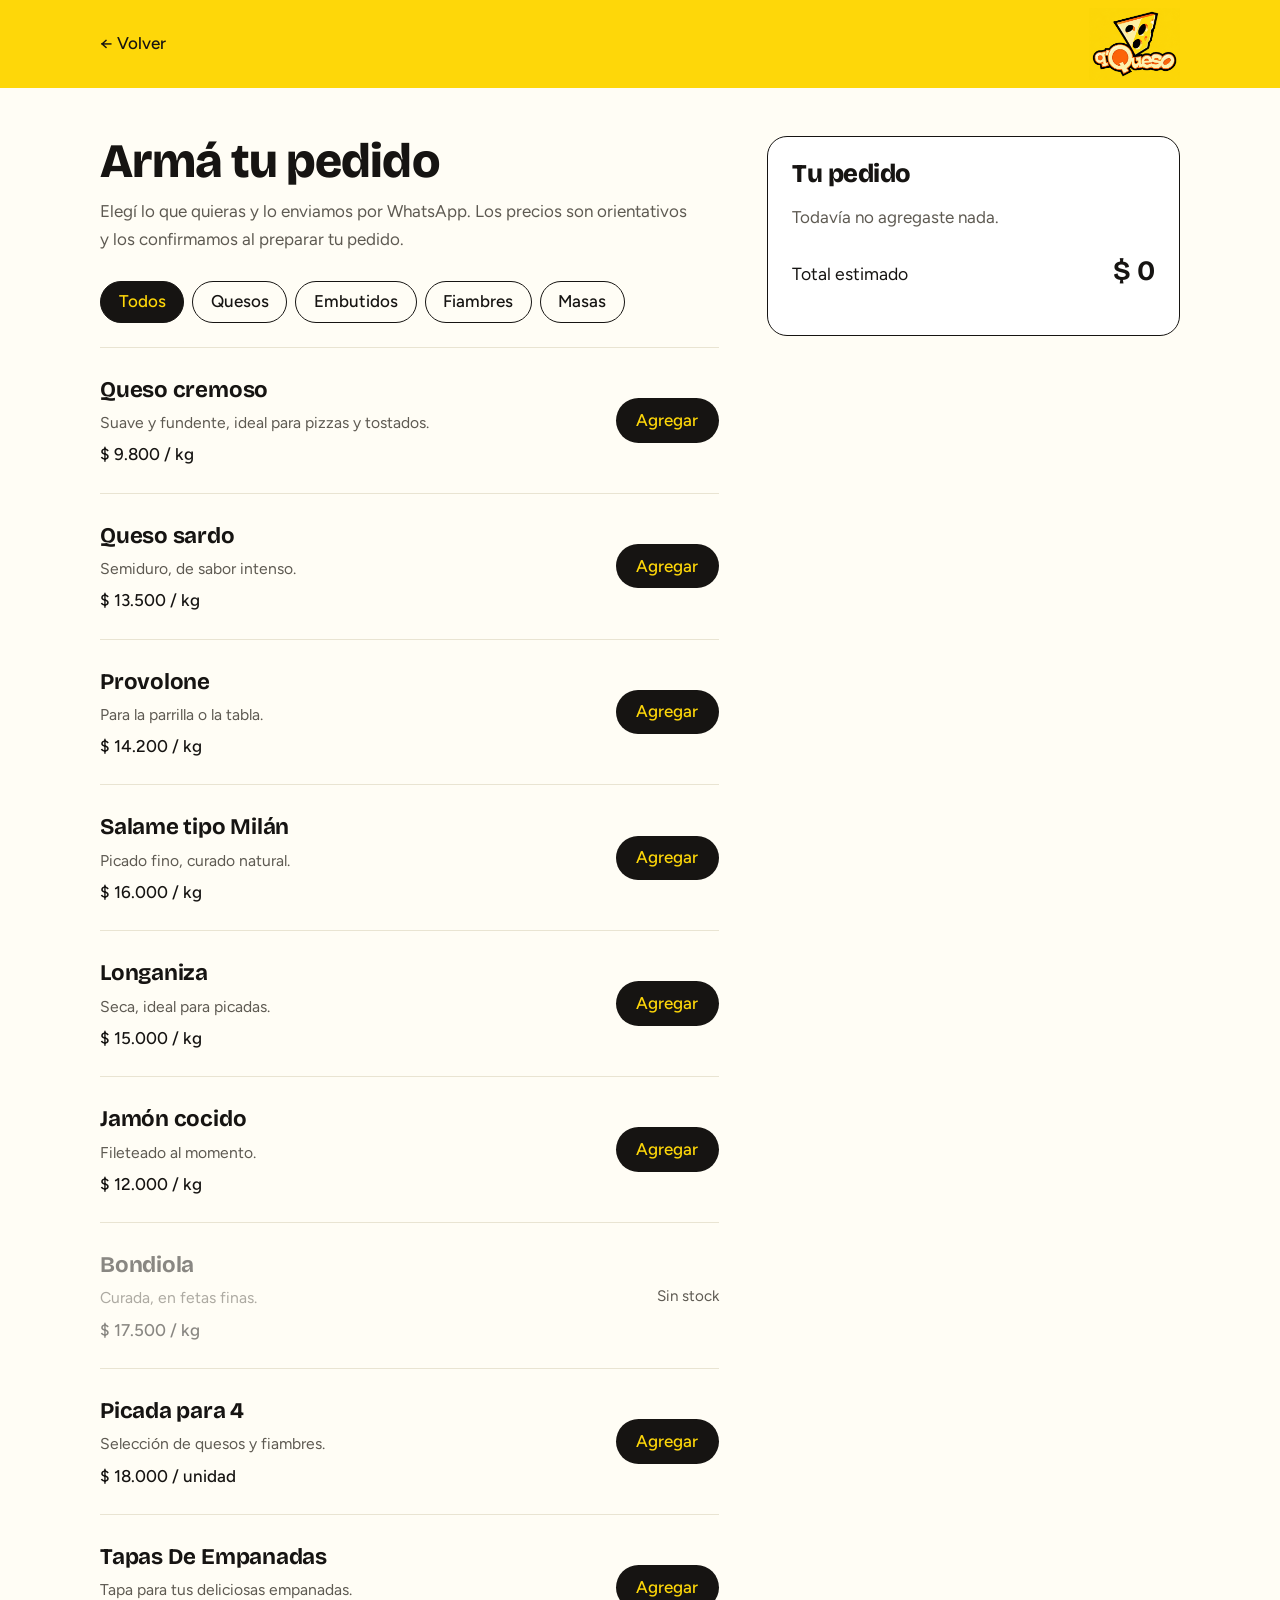
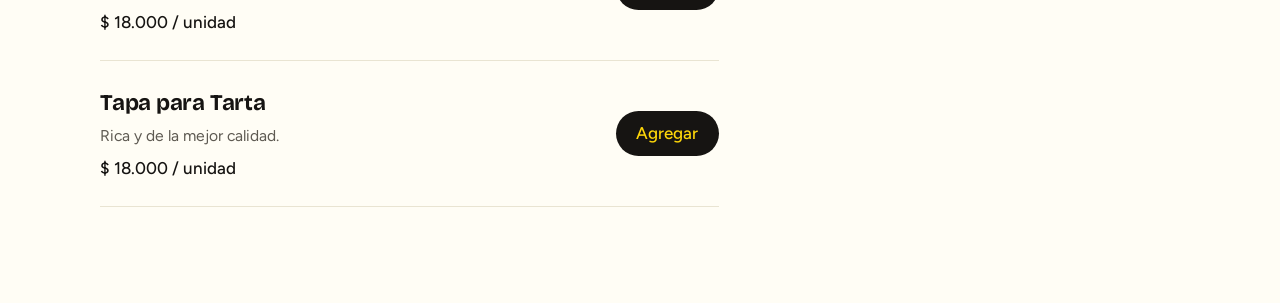
==== pedidos.html @ 746e046c "Version inicial de Q-Queso" ====
<!DOCTYPE html>
<html lang="es">
<head>
<meta charset="utf-8">
<meta name="viewport" content="width=device-width, initial-scale=1">
<title>Hacer un pedido · q'Queso</title>
<meta name="description" content="Armá tu pedido de quesos, embutidos y fiambres y envialo por WhatsApp.">
<link rel="icon" href="data:image/svg+xml,<svg xmlns=%22http://www.w3.org/2000/svg%22 viewBox=%220 0 100 100%22><text y=%22.9em%22 font-size=%2290%22>🧀</text></svg>">
<link rel="preconnect" href="https://fonts.googleapis.com">
<link rel="preconnect" href="https://fonts.gstatic.com" crossorigin>
<link href="https://fonts.googleapis.com/css2?family=Bricolage+Grotesque:opsz,wght@12..96,500;12..96,700;12..96,800&family=Figtree:wght@400;500&display=swap" rel="stylesheet">
<link rel="stylesheet" href="styles.css">
<link rel="stylesheet" href="pedidos.css">
</head>
<body class="pagina-pedidos">

<header class="top">
  <div class="wrap top-fila">
    <a class="volver" href="index.html">← Volver</a>
    <a href="index.html" aria-label="q'Queso, inicio"><img src="logo.png" alt="q'Queso" width="708" height="561"></a>
  </div>
</header>

<main class="wrap pedido">
  <div class="catalogo">
    <h1>Armá tu pedido</h1>
    <p class="aviso">Elegí lo que quieras y lo enviamos por WhatsApp. Los precios son orientativos y los confirmamos al preparar tu pedido.</p>

    <div class="filtros" id="filtros" role="group" aria-label="Filtrar por categoría"></div>
    <div id="lista" aria-live="polite"></div>
  </div>

  <aside class="carrito" id="carrito" aria-label="Tu pedido">
    <h2>Tu pedido</h2>
    <div id="items"></div>

    <div class="total-fila" id="total-fila" hidden>
      <span>Total estimado</span>
      <strong id="total">$0</strong>
    </div>

    <div id="datos" hidden>
      <label for="nombre">Tu nombre</label>
      <input id="nombre" type="text" autocomplete="name" placeholder="Opcional">
      <label for="nota">Aclaraciones</label>
      <textarea id="nota" rows="3" placeholder="Dirección, retiro, envío, horario, cortes…"></textarea>
      <button class="boton enviar" id="enviar" type="button">Enviar pedido por WhatsApp</button>
      <button class="vaciar" id="vaciar" type="button">Vaciar pedido</button>
    </div>
  </aside>
</main>

<a class="barra" id="barra" href="#carrito" hidden>
  <span id="barra-cant">0 productos</span>
  <strong id="barra-total">$0</strong>
</a>

<script src="productos.js"></script>
<script src="carrito.js"></script>
</body>
</html>
---- styles.css ----
/* q'Queso - estilos */
:root {
  --amarillo: #FED709;
  --naranja: #E85D04;
  --negro: #161412;
  --papel: #FFFDF5;
  --gris: #5E5a52;
  --linea: #E9E4D2;
  --display: "Bricolage Grotesque", "Trebuchet MS", system-ui, sans-serif;
  --texto: "Figtree", system-ui, -apple-system, "Segoe UI", sans-serif;
}
*, *::before, *::after { box-sizing: border-box; }
html { scroll-behavior: smooth; }
body {
  margin: 0;
  background: var(--papel);
  color: var(--negro);
  font-family: var(--texto);
  font-size: 1.0625rem;
  line-height: 1.6;
  -webkit-font-smoothing: antialiased;
}
a { color: inherit; }
:focus-visible { outline: 3px solid var(--negro); outline-offset: 3px; }
.wrap { width: min(1080px, 100% - 3rem); margin-inline: auto; }

/* Hero: el fondo es el mismo amarillo del logo para que se funda con la página */
.hero {
  background: var(--amarillo);
  min-height: 100svh;
  display: flex;
  flex-direction: column;
}
.logo {
  padding-bottom: 10px;
}
.nav {
  display: flex;
  justify-content: flex-end;
  gap: 1.75rem;
  padding-block: 1.5rem;
  font-weight: 500;
}
.nav a { text-decoration: none; padding: .25rem 0; border-bottom: 2px solid transparent; }
.nav a:hover { border-color: var(--negro); }
.hero-body {
  flex: 1;
  display: grid;
  place-items: center;
  text-align: center;
  padding-bottom: 4rem;
}
.hero img {
  width: min(640px, 92vw);
  height: auto;
  display: block;
  margin-inline: auto;
  animation: entrada .9s cubic-bezier(.2,.8,.2,1) both;
}
.hero p {
  font-family: var(--display);
  font-weight: 700;
  font-size: clamp(1.25rem, 3vw, 1.75rem);
  margin: -1rem 0 2rem;
}
@keyframes entrada {
  from { opacity: 0; transform: translateY(18px) rotate(-2deg); }
  to   { opacity: 1; transform: none; }
}

.boton {
  display: inline-block;
  background: var(--negro);
  color: var(--amarillo);
  font-weight: 500;
  text-decoration: none;
  padding: .9rem 1.75rem;
  border-radius: 999px;
  transition: background .2s, color .2s;
}
.boton:hover { background: var(--naranja); color: #fff; }

section { padding-block: clamp(4rem, 10vw, 7.5rem); }
h2 {
  font-family: var(--display);
  font-weight: 800;
  font-size: clamp(2rem, 5vw, 3.25rem);
  line-height: 1.05;
  letter-spacing: -.02em;
  margin: 0 0 2.5rem;
}

/* Productos: lista tipográfica, sin tarjetas */
.producto {
  display: grid;
  grid-template-columns: minmax(0, 1fr) minmax(0, 1.4fr);
  gap: 1rem 3rem;
  padding-block: 2rem;
  border-top: 1px solid var(--linea);
  align-items: baseline;
}
.producto:last-child { border-bottom: 1px solid var(--linea); }
.producto h3 {
  font-family: var(--display);
  font-weight: 700;
  font-size: clamp(1.75rem, 4vw, 2.5rem);
  letter-spacing: -.015em;
  margin: 0;
  transition: color .2s;
}
.producto:hover h3 { color: var(--naranja); }
.producto p { margin: 0; color: var(--gris); max-width: 52ch; }

/* Nosotros */
.nosotros { background: #fff; }
.nosotros .wrap {
  display: grid;
  grid-template-columns: minmax(0, 1fr) minmax(0, 1.4fr);
  gap: 1rem 3rem;
}
.nosotros h2 { margin: 0; }
.nosotros p { margin: 0 0 1.25rem; max-width: 56ch; color: var(--gris); }
.nosotros p:first-of-type { color: var(--negro); font-size: 1.25rem; }

/* Contacto */
.contacto { background: var(--amarillo); }
.contacto h2 { margin-bottom: 1.25rem; }
.contacto .datos { margin: 2rem 0 0; display: grid; gap: .35rem; font-weight: 500; }
.contacto .datos a { text-underline-offset: 3px; }

footer { background: var(--negro); color: #cfc9b8; padding-block: 1.5rem; font-size: .9rem; }

@media (max-width: 720px) {
  .producto, .nosotros .wrap { grid-template-columns: 1fr; }
  .nav { justify-content: center; }
}
@media (prefers-reduced-motion: reduce) {
  html { scroll-behavior: auto; }
  .hero img { animation: none; }
}
---- pedidos.css ----
/* q'Queso · Estilos de la página de pedidos (usa las variables de styles.css) */

.top { background: var(--amarillo); }
.top-fila {
  display: flex;
  align-items: center;
  justify-content: space-between;
  padding-block: .5rem;
}
.top img { height: 72px; width: auto; display: block; }
.volver { text-decoration: none; font-weight: 500; }
.volver:hover { text-decoration: underline; text-underline-offset: 4px; }

.pedido {
  display: grid;
  grid-template-columns: minmax(0, 1.5fr) minmax(0, 1fr);
  gap: 3rem;
  padding-block: 3rem 6rem;
  align-items: start;
}

h1 {
  font-family: var(--display);
  font-weight: 800;
  font-size: clamp(2rem, 5vw, 3rem);
  letter-spacing: -.02em;
  line-height: 1.05;
  margin: 0 0 .75rem;
}
.aviso { color: var(--gris); margin: 0 0 1.75rem; max-width: 54ch; }

/* Filtros */
.filtros { display: flex; flex-wrap: wrap; gap: .5rem; margin-bottom: 1.5rem; }
.filtro {
  font: inherit;
  font-weight: 500;
  background: transparent;
  color: var(--negro);
  border: 1.5px solid var(--negro);
  border-radius: 999px;
  padding: .4rem 1.1rem;
  cursor: pointer;
  transition: background .15s, color .15s;
}
.filtro:hover { background: var(--linea); }
.filtro[aria-pressed="true"] { background: var(--negro); color: var(--amarillo); }

/* Productos */
.producto-item {
  display: flex;
  justify-content: space-between;
  align-items: center;
  gap: 1.5rem;
  padding-block: 1.5rem;
  border-top: 1px solid var(--linea);
}
.producto-item:last-child { border-bottom: 1px solid var(--linea); }
.producto-item h3 {
  font-family: var(--display);
  font-weight: 700;
  font-size: 1.4rem;
  letter-spacing: -.01em;
  margin: 0;
}
.producto-item p { margin: .15rem 0 .4rem; color: var(--gris); font-size: .98rem; }
.precio { font-weight: 500; }
.es-agotado .info { opacity: .5; }
.agotado { color: var(--gris); font-size: .95rem; white-space: nowrap; }

.agregar {
  font: inherit;
  font-weight: 500;
  background: var(--negro);
  color: var(--amarillo);
  border: 0;
  border-radius: 999px;
  padding: .55rem 1.3rem;
  cursor: pointer;
  white-space: nowrap;
  transition: background .2s, color .2s;
}
.agregar:hover { background: var(--naranja); color: #fff; }

.cantidad {
  display: inline-flex;
  align-items: center;
  border: 1.5px solid var(--negro);
  border-radius: 999px;
  overflow: hidden;
  white-space: nowrap;
}
.cantidad button {
  font: inherit;
  font-size: 1.25rem;
  width: 2.5rem;
  height: 2.5rem;
  background: transparent;
  border: 0;
  cursor: pointer;
}
.cantidad button:hover { background: var(--amarillo); }
.cantidad span { min-width: 4.5rem; text-align: center; font-weight: 500; }

/* Carrito */
.carrito {
  background: #fff;
  border: 1.5px solid var(--negro);
  border-radius: 1.25rem;
  padding: 1.5rem;
  position: sticky;
  top: 1.5rem;
  scroll-margin-top: 1rem;
}
.carrito h2 { font-size: 1.6rem; margin: 0 0 1rem; }
.vacio { color: var(--gris); margin: 0; }

.linea {
  display: flex;
  justify-content: space-between;
  gap: 1rem;
  padding-block: .75rem;
  border-bottom: 1px solid var(--linea);
}
.linea strong { display: block; font-weight: 500; }
.linea div > span { color: var(--gris); font-size: .95rem; }
.linea-der { display: flex; align-items: flex-start; gap: .5rem; text-align: right; }
.linea-der > span { color: var(--negro) !important; font-weight: 500; font-size: 1rem !important; }
.quitar {
  font: inherit;
  font-size: 1.3rem;
  line-height: 1;
  width: 1.75rem;
  height: 1.75rem;
  border: 0;
  border-radius: 50%;
  background: transparent;
  color: var(--gris);
  cursor: pointer;
}
.quitar:hover { background: var(--linea); color: var(--negro); }

.total-fila {
  display: flex;
  justify-content: space-between;
  align-items: baseline;
  padding-block: 1.1rem;
  font-size: 1.1rem;
}
.total-fila strong { font-family: var(--display); font-size: 1.75rem; }

#datos label { display: block; font-weight: 500; font-size: .95rem; margin: .75rem 0 .3rem; }
#datos input, #datos textarea {
  width: 100%;
  font: inherit;
  padding: .65rem .85rem;
  border: 1.5px solid var(--linea);
  border-radius: .75rem;
  background: var(--papel);
  color: var(--negro);
  resize: vertical;
}
#datos input:focus, #datos textarea:focus { border-color: var(--negro); outline: 0; }
.enviar { width: 100%; margin-top: 1.25rem; border: 0; font: inherit; font-weight: 500; cursor: pointer; text-align: center; }
.vaciar {
  display: block;
  margin: 1rem auto 0;
  font: inherit;
  font-size: .92rem;
  background: none;
  border: 0;
  color: var(--gris);
  text-decoration: underline;
  text-underline-offset: 3px;
  cursor: pointer;
}
.vaciar:hover { color: var(--negro); }

/* Barra inferior fija en celular */
.barra {
  position: fixed;
  left: 1rem;
  right: 1rem;
  bottom: calc(1rem + env(safe-area-inset-bottom, 0px));
  display: none;
  justify-content: space-between;
  align-items: center;
  background: var(--negro);
  color: var(--amarillo);
  text-decoration: none;
  padding: .95rem 1.4rem;
  border-radius: 999px;
  font-weight: 500;
  box-shadow: 0 8px 24px rgba(0, 0, 0, .25);
  z-index: 10;
}

@media (max-width: 900px) {
  .pedido { grid-template-columns: 1fr; gap: 2.5rem; padding-bottom: 8rem; }
  .carrito { position: static; }
  .barra:not([hidden]) { display: flex; }
}
@media (max-width: 480px) {
  .producto-item { flex-direction: column; align-items: flex-start; gap: 1rem; }
}
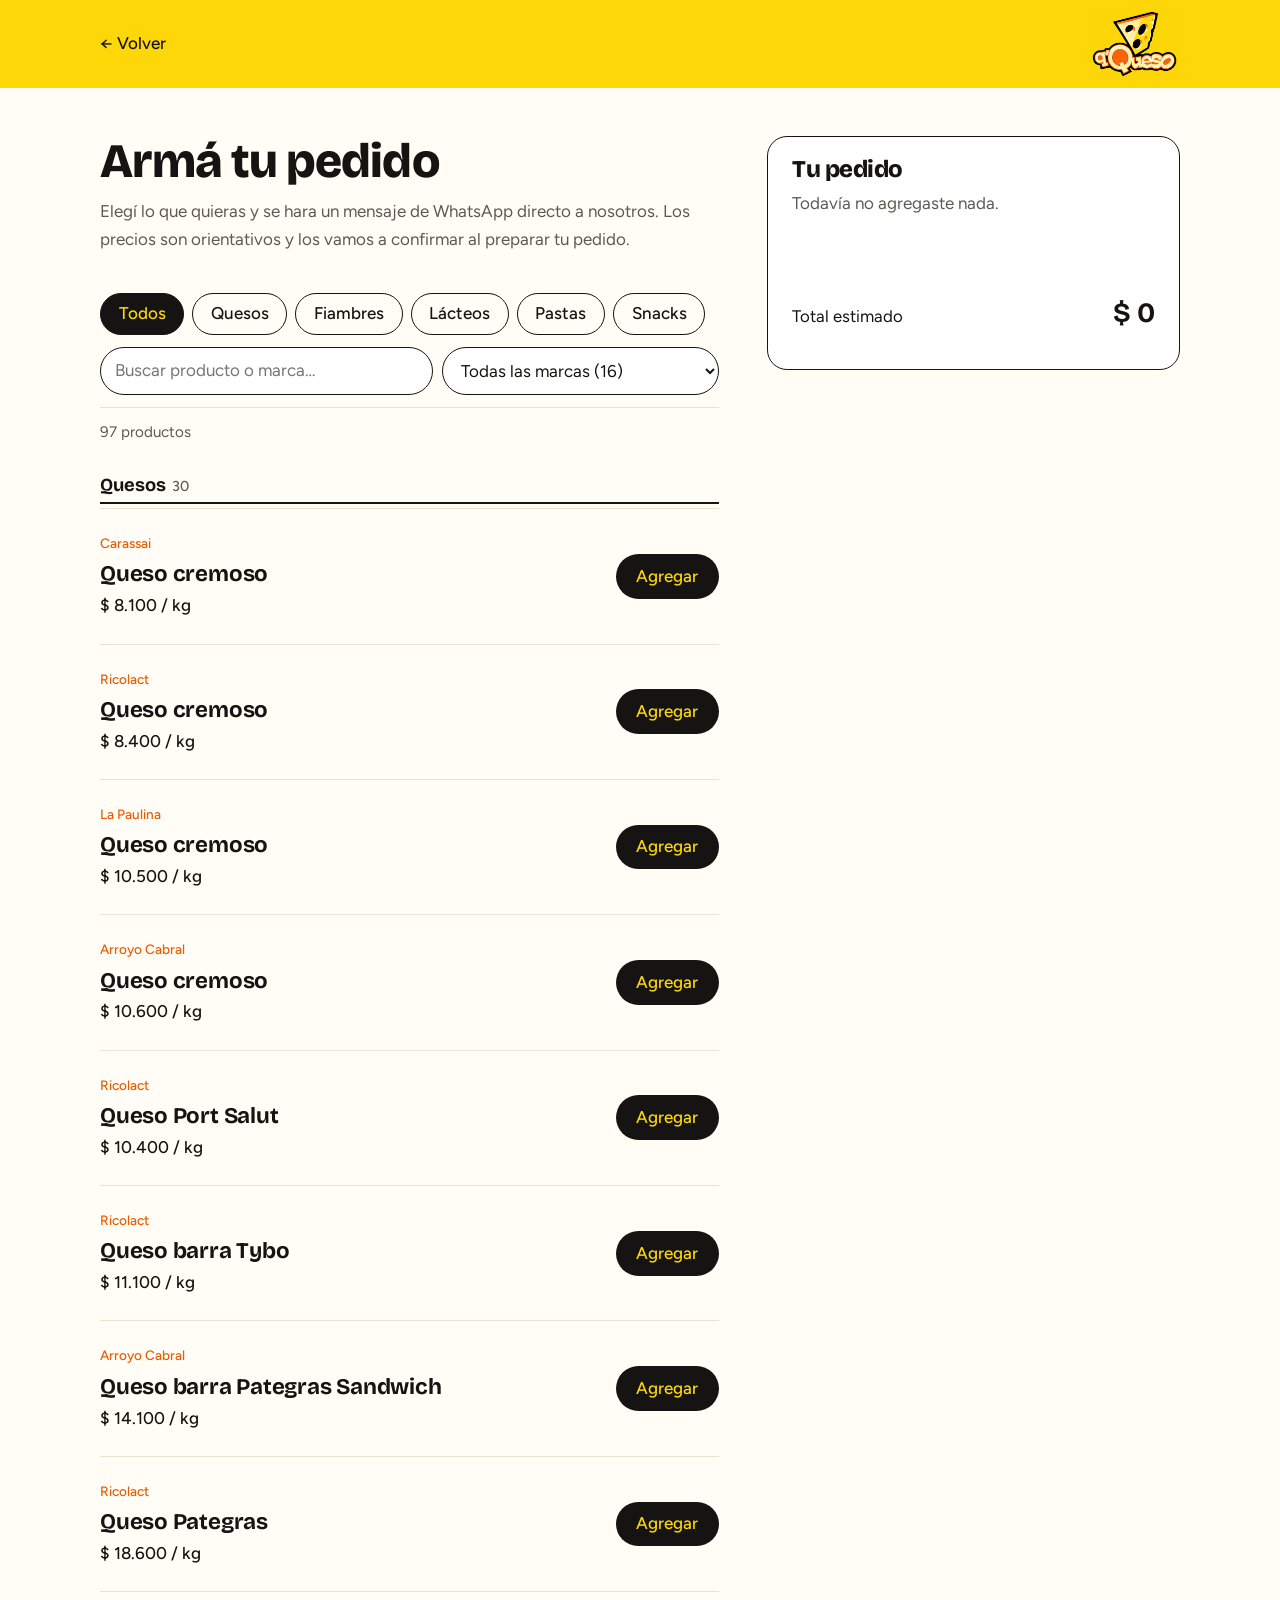
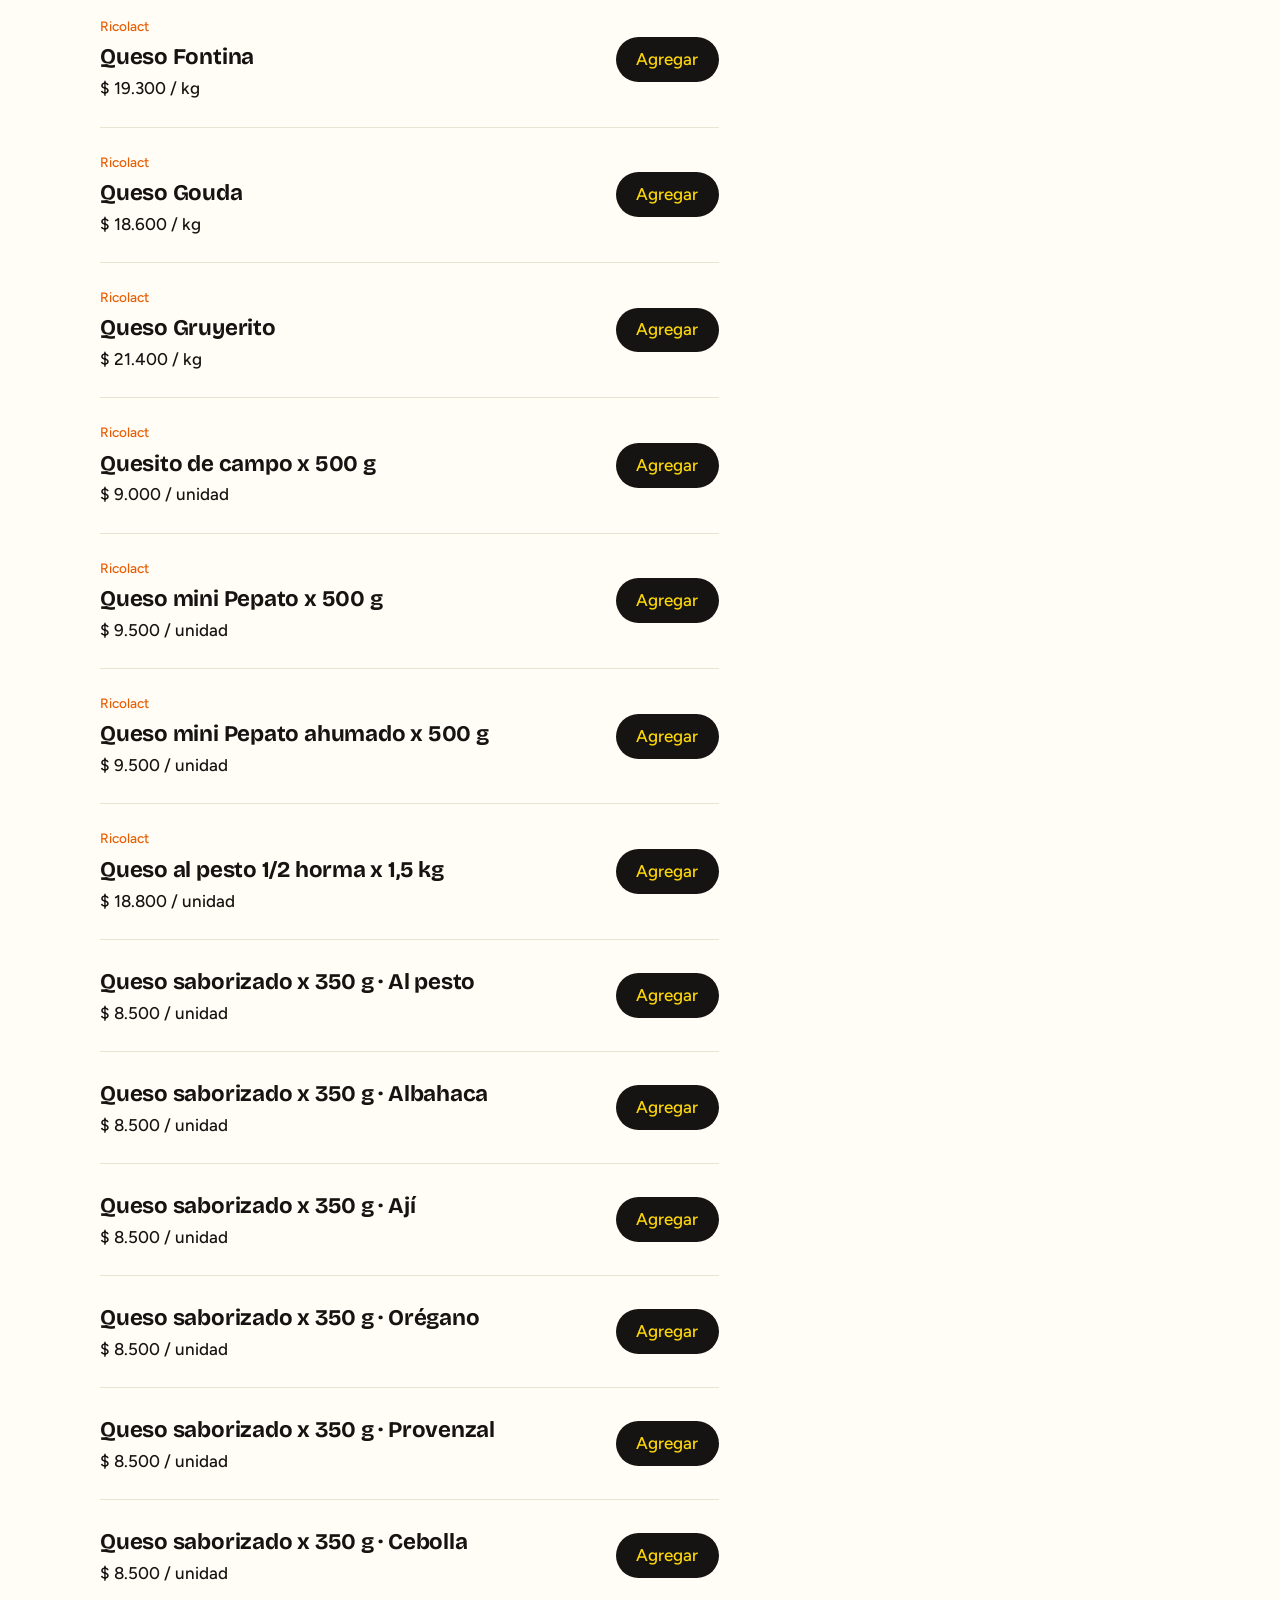
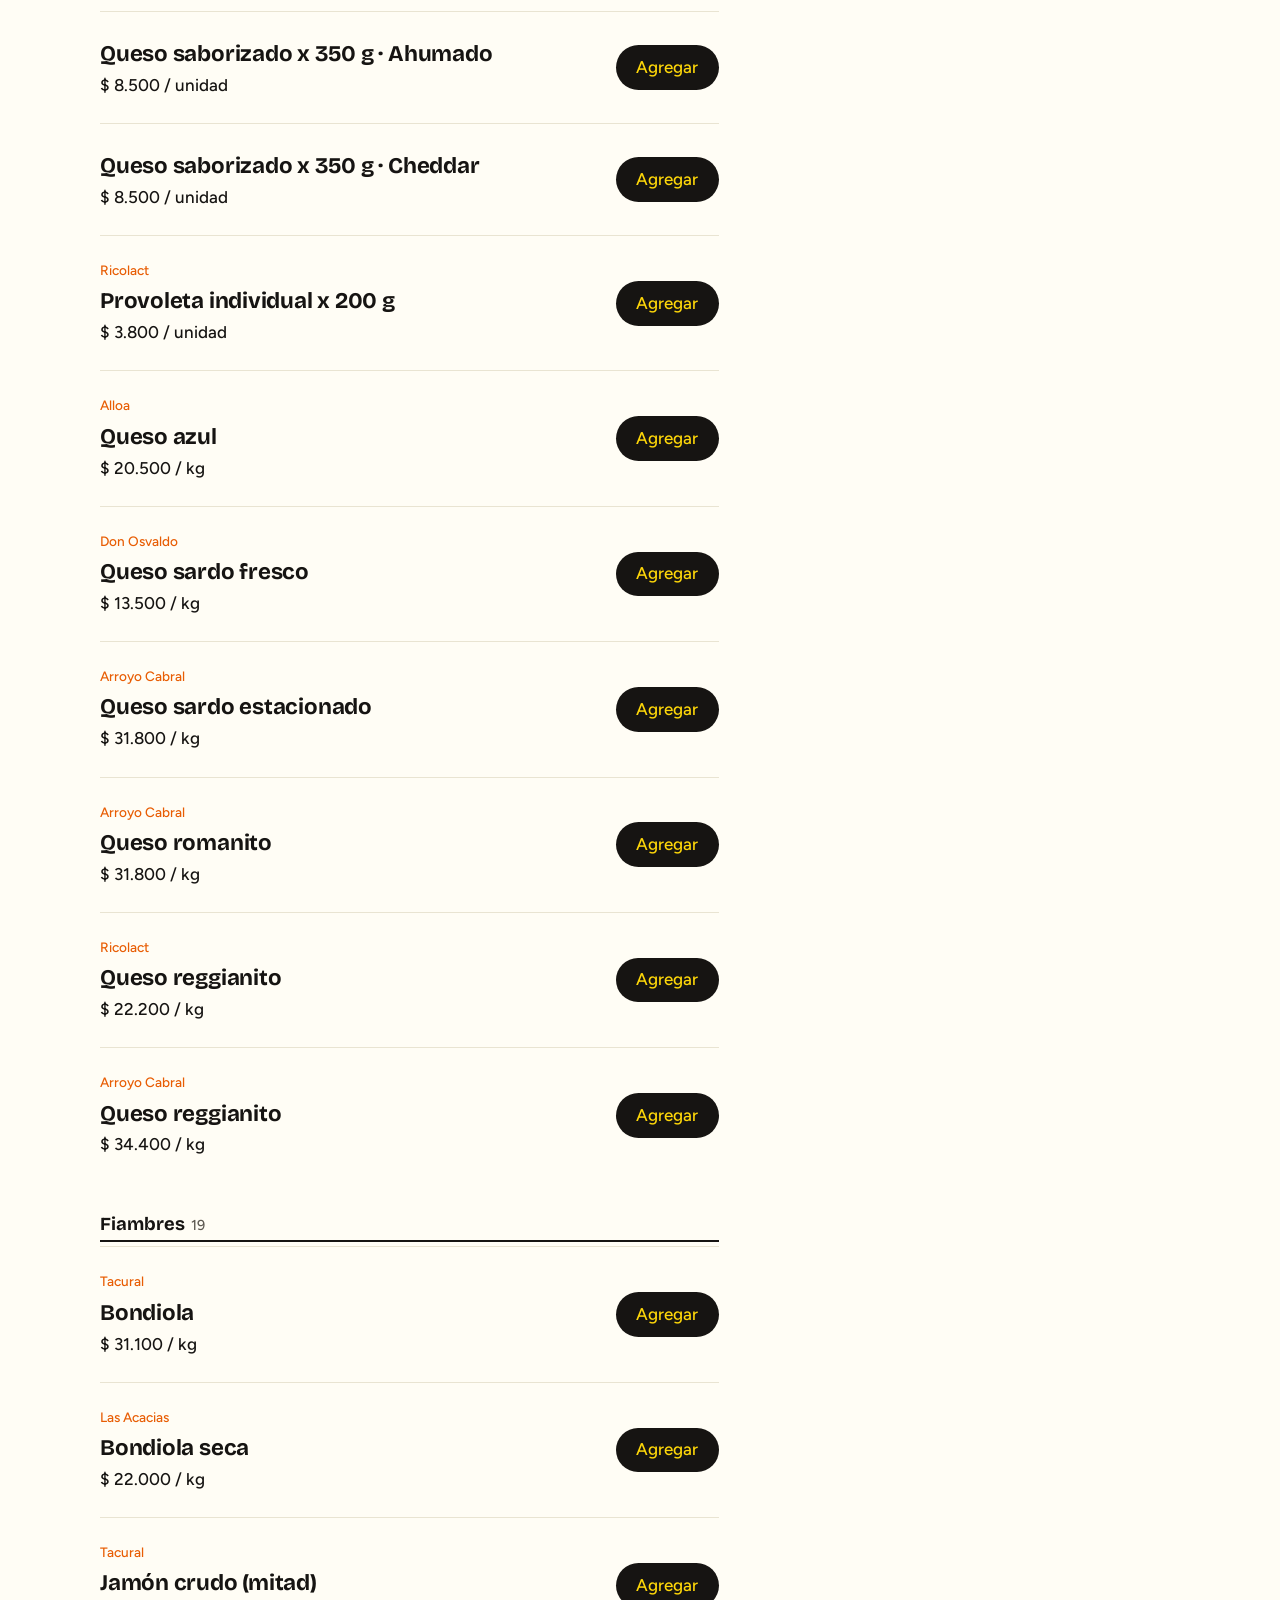
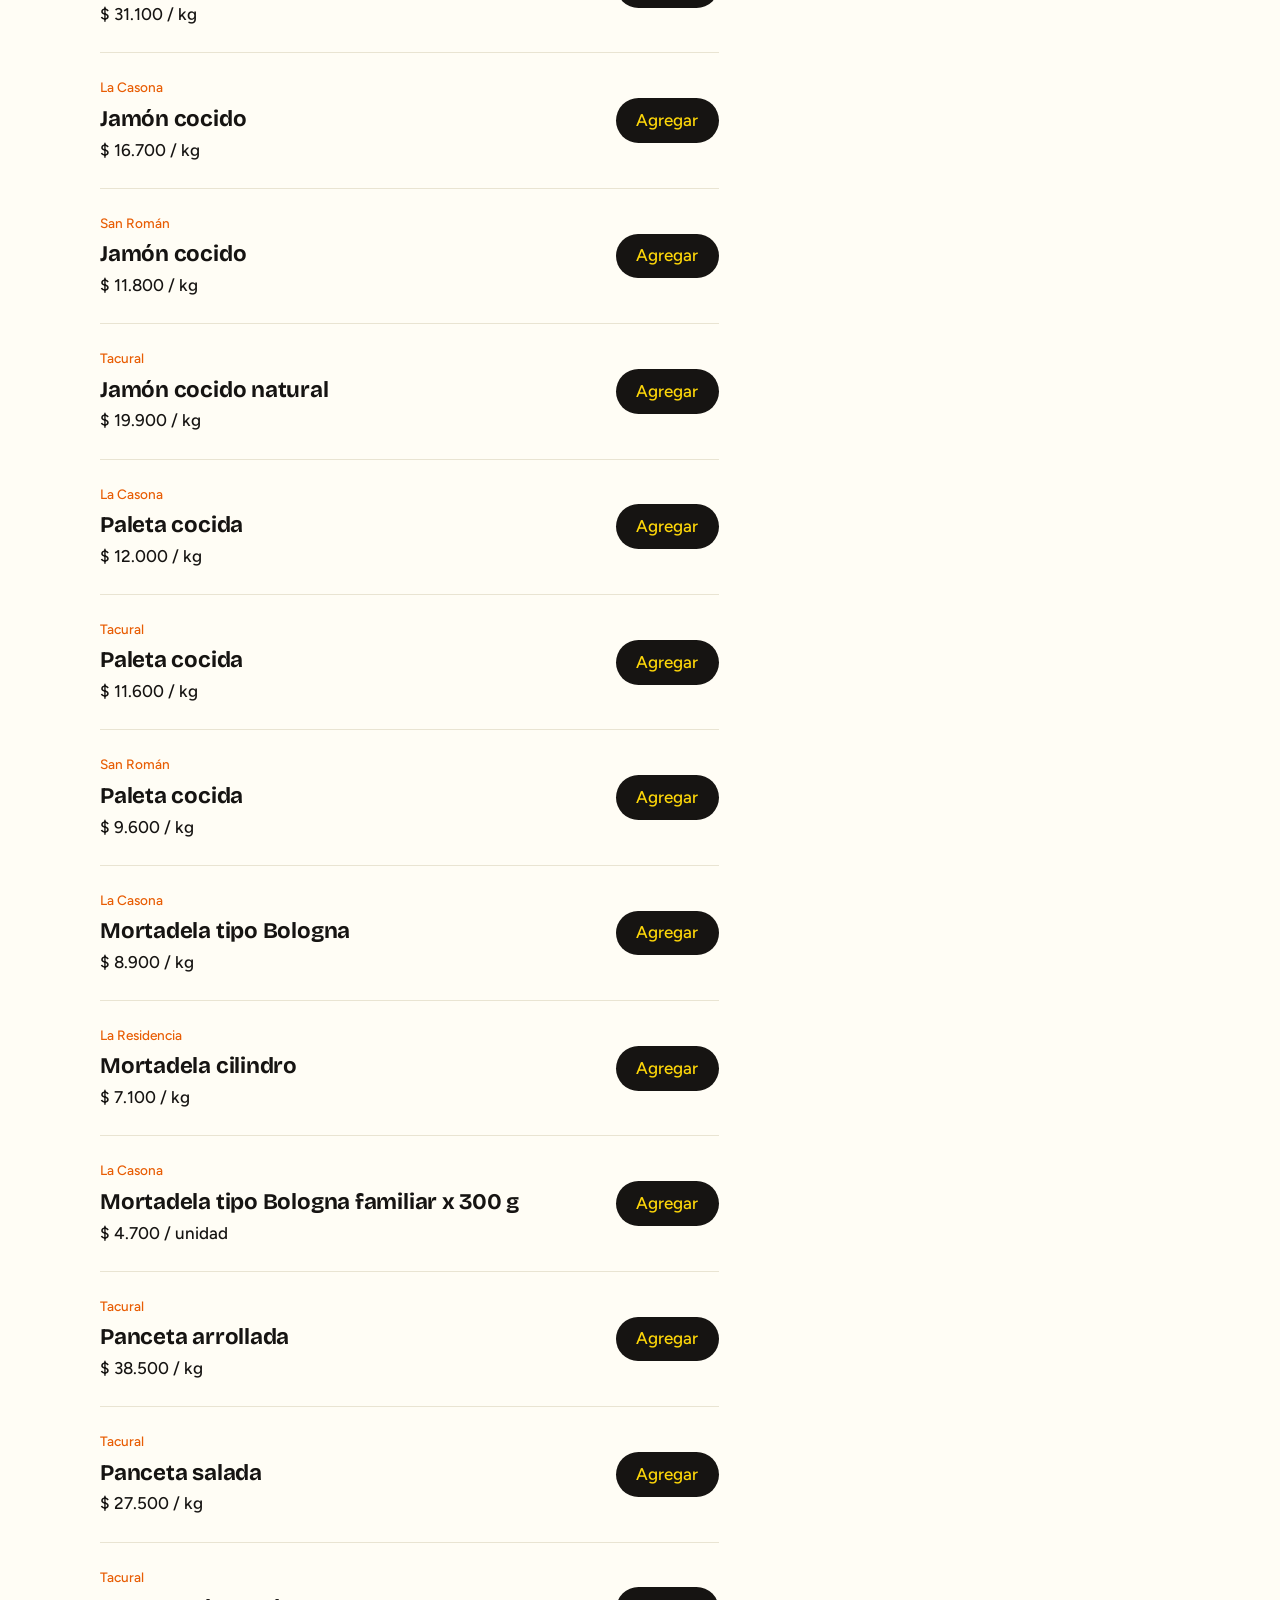
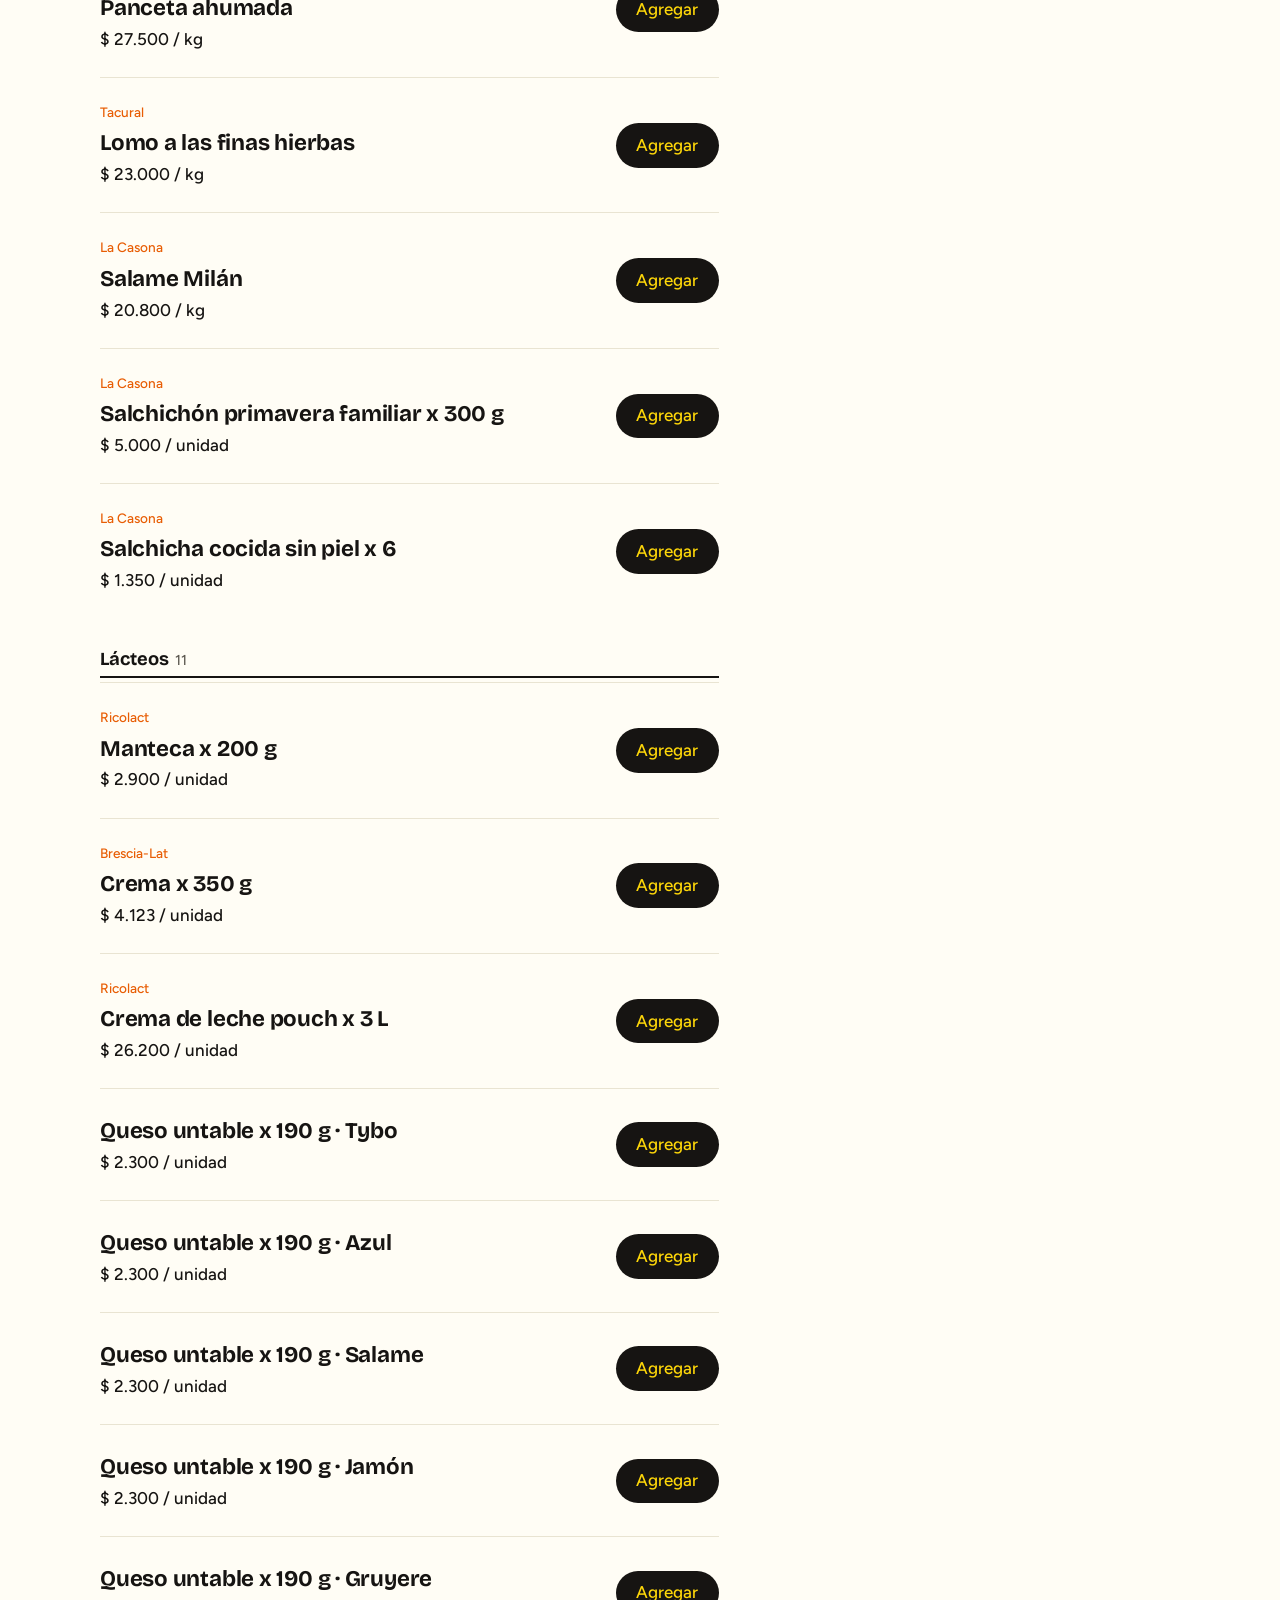
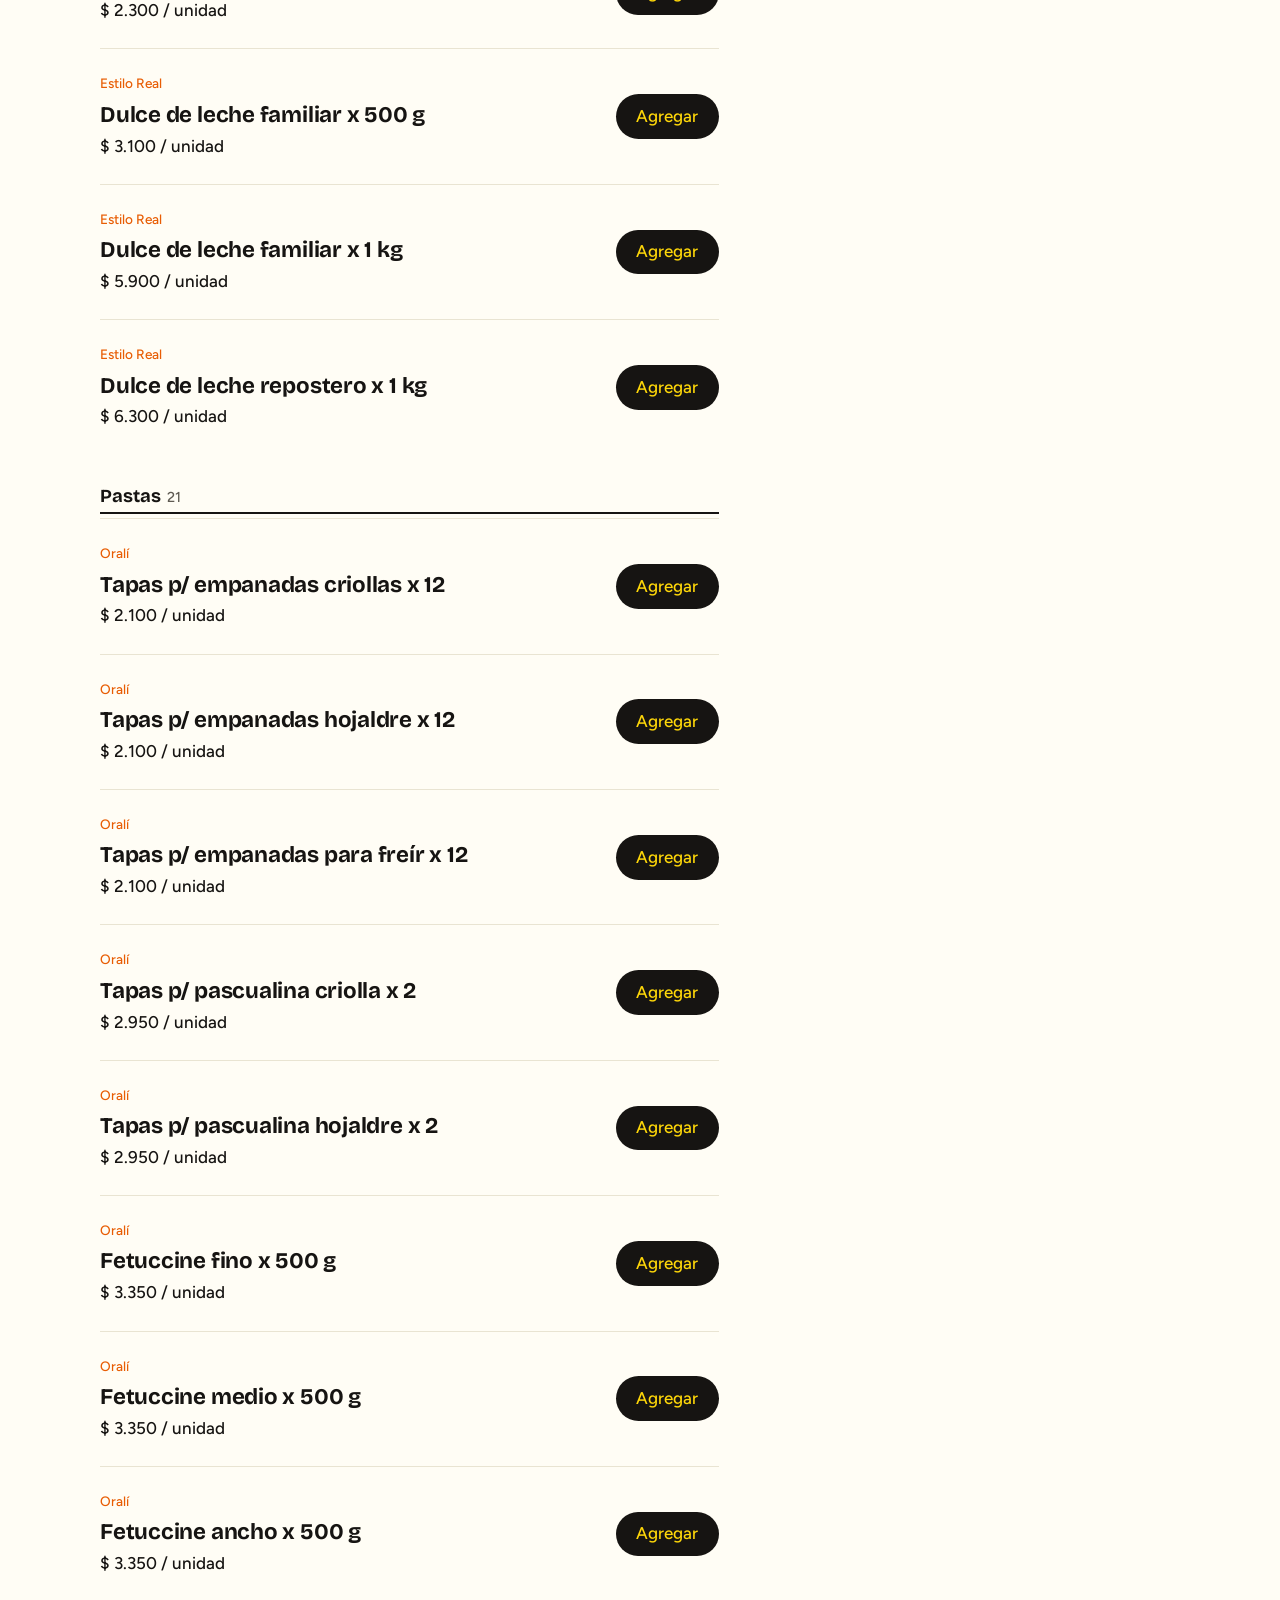
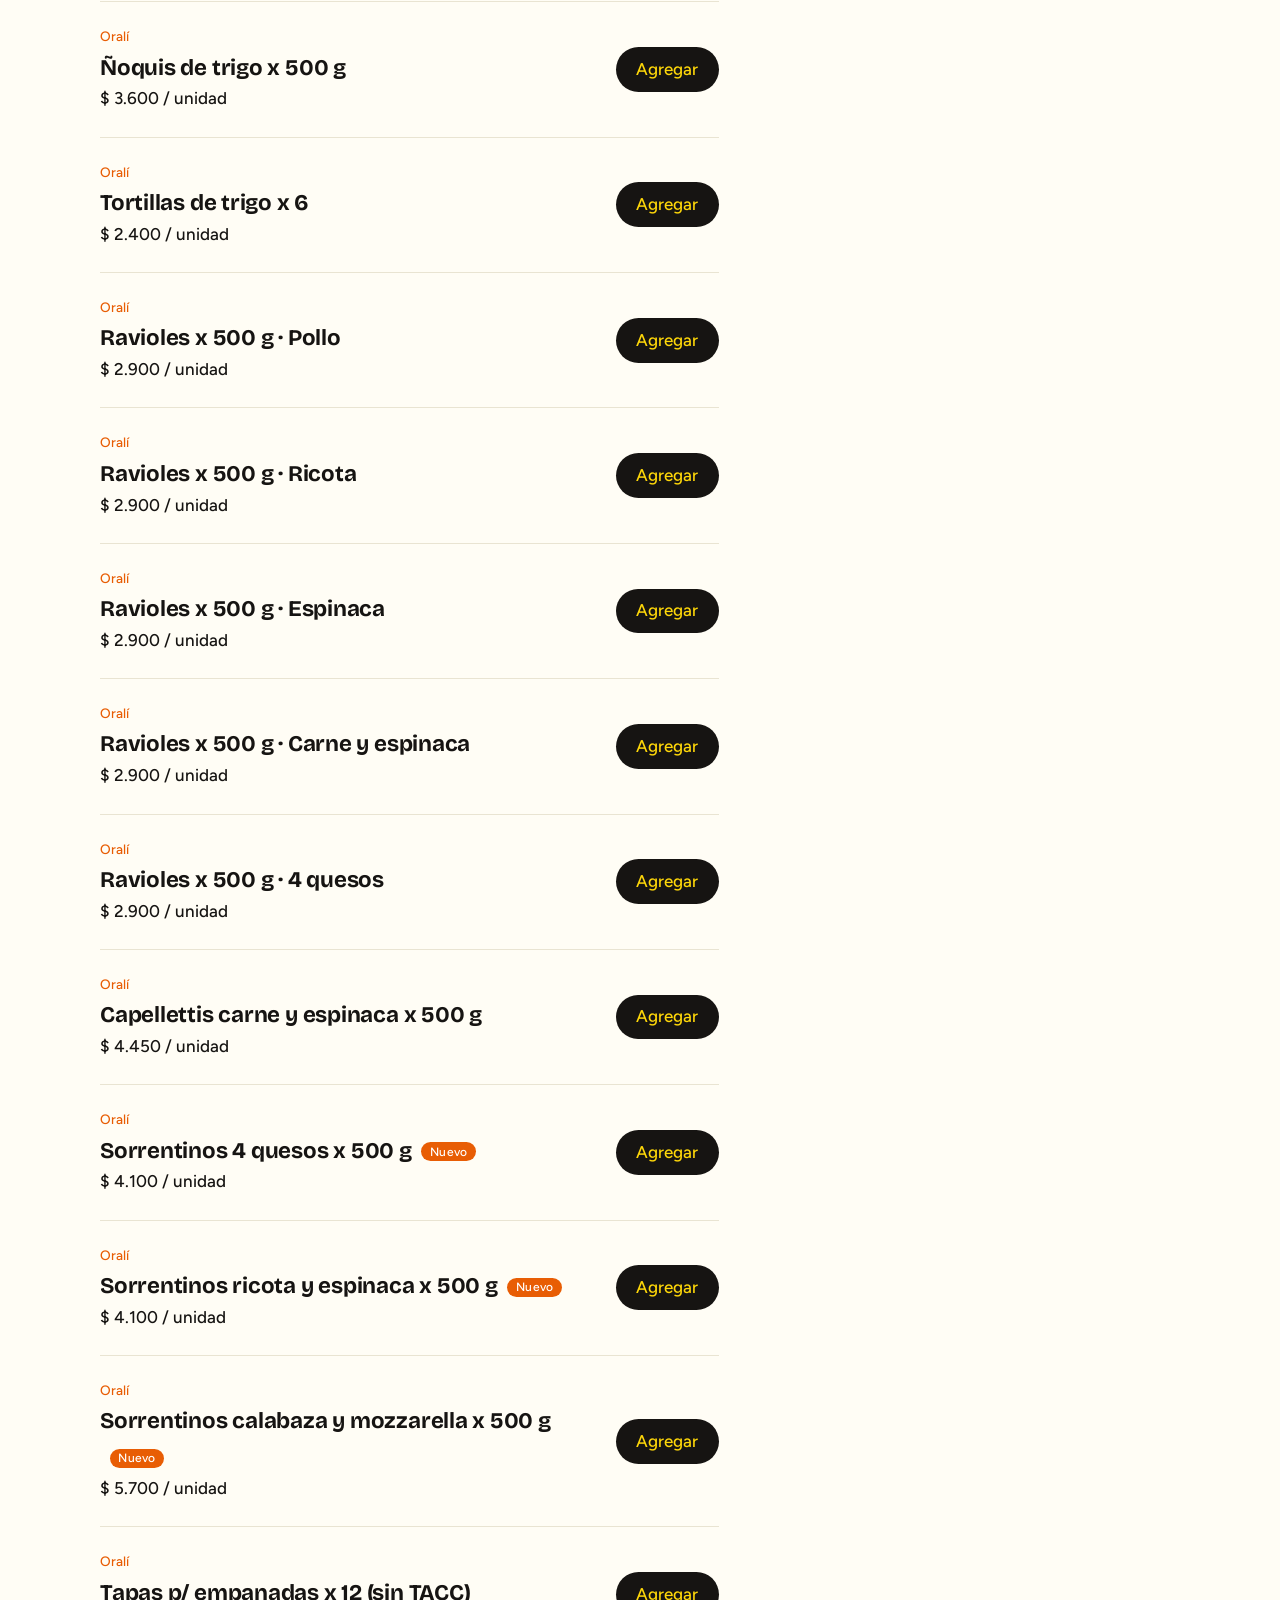
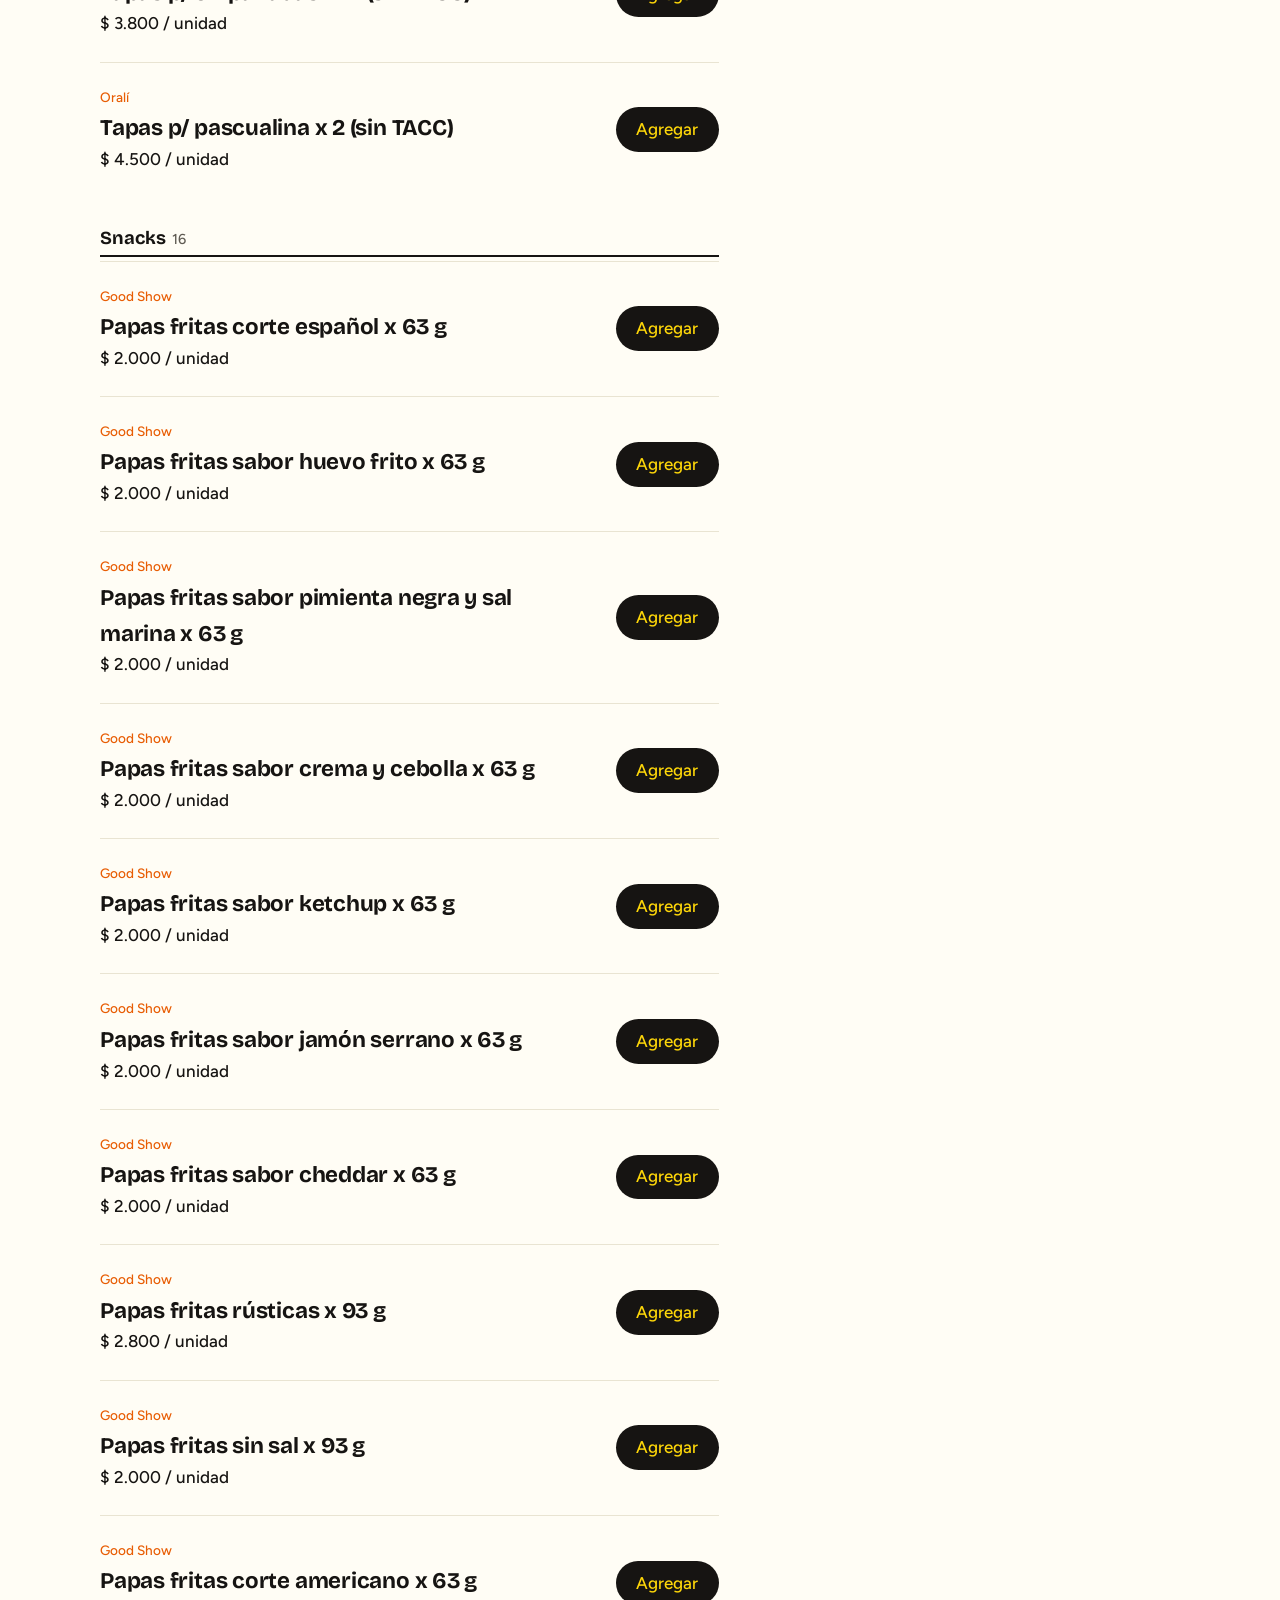
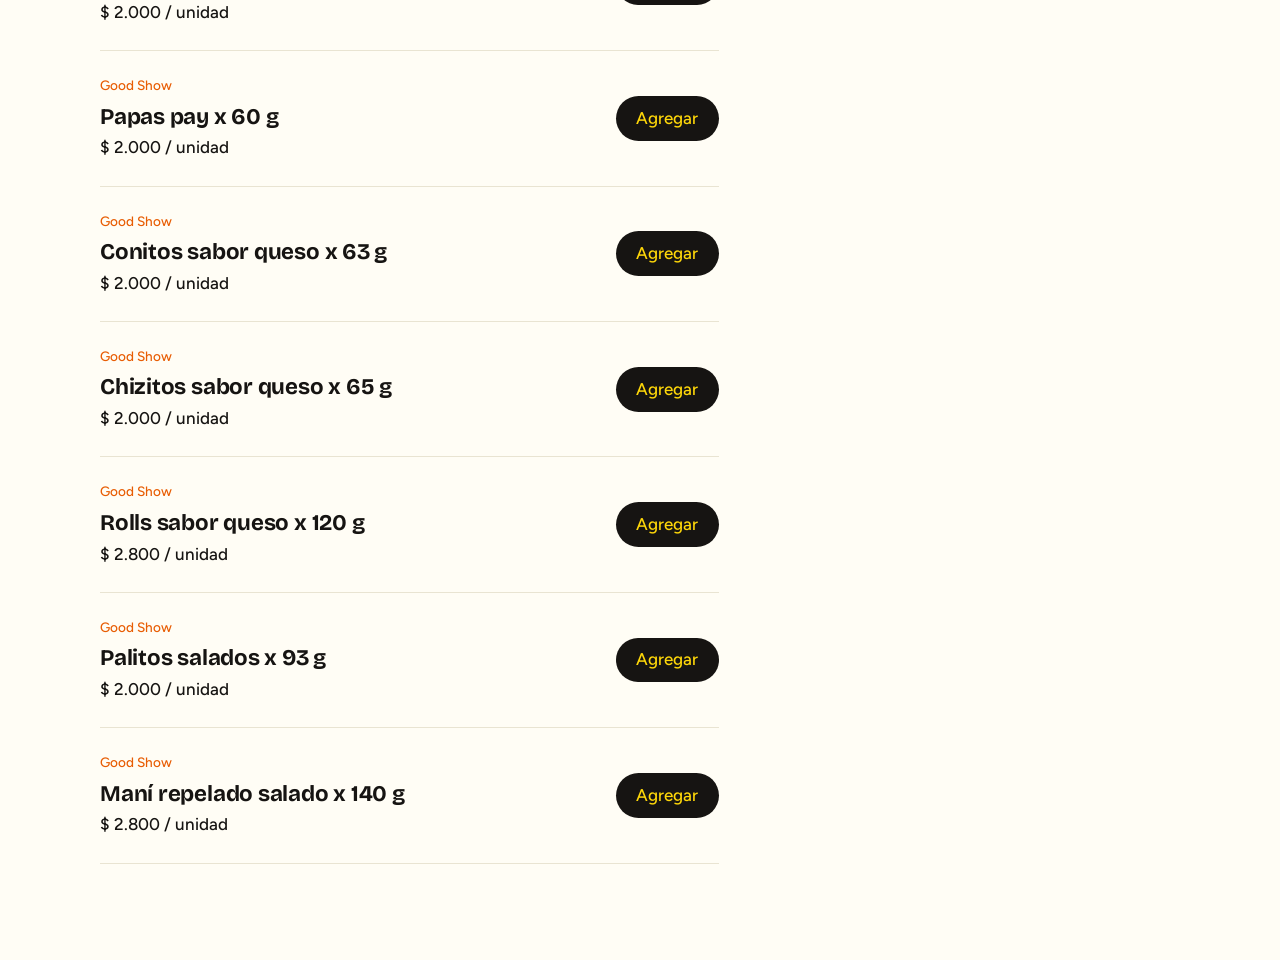
==== commit ef05f0c9: "Versión Finalizada | Precios 10/10/26" ====
--- a/pedidos.html
+++ b/pedidos.html
@@ -5,7 +5,7 @@
 <meta name="viewport" content="width=device-width, initial-scale=1">
 <title>Hacer un pedido · q'Queso</title>
 <meta name="description" content="Armá tu pedido de quesos, embutidos y fiambres y envialo por WhatsApp.">
-<link rel="icon" href="data:image/svg+xml,<svg xmlns=%22http://www.w3.org/2000/svg%22 viewBox=%220 0 100 100%22><text y=%22.9em%22 font-size=%2290%22>🧀</text></svg>">
+<link rel="icon" href="Logo_q_Queso-Sin-Fondo.png">
 <link rel="preconnect" href="https://fonts.googleapis.com">
 <link rel="preconnect" href="https://fonts.gstatic.com" crossorigin>
 <link href="https://fonts.googleapis.com/css2?family=Bricolage+Grotesque:opsz,wght@12..96,500;12..96,700;12..96,800&family=Figtree:wght@400;500&display=swap" rel="stylesheet">
@@ -24,10 +24,18 @@
 <main class="wrap pedido">
   <div class="catalogo">
     <h1>Armá tu pedido</h1>
-    <p class="aviso">Elegí lo que quieras y lo enviamos por WhatsApp. Los precios son orientativos y los confirmamos al preparar tu pedido.</p>
+    <p class="aviso">Elegí lo que quieras y se hara un mensaje de WhatsApp directo a nosotros. Los precios son orientativos y los vamos a confirmar al preparar tu pedido.</p>
 
-    <div class="filtros" id="filtros" role="group" aria-label="Filtrar por categoría"></div>
-    <div id="lista" aria-live="polite"></div>
+    <div class="herramientas">
+      <div class="filtros" id="filtros" role="group" aria-label="Filtrar por categoría"></div>
+      <div class="selectores">
+        <input id="buscar" type="search" placeholder="Buscar producto o marca…" aria-label="Buscar producto o marca" autocomplete="off">
+        <select id="marca" aria-label="Filtrar por marca"></select>
+      </div>
+    </div>
+    <p class="aviso-cat" id="aviso-cat" hidden></p>
+    <p class="resultados" id="resultados" aria-live="polite"></p>
+    <div id="lista"></div>
   </div>
 
   <aside class="carrito" id="carrito" aria-label="Tu pedido">
@@ -43,7 +51,7 @@
       <label for="nombre">Tu nombre</label>
       <input id="nombre" type="text" autocomplete="name" placeholder="Opcional">
       <label for="nota">Aclaraciones</label>
-      <textarea id="nota" rows="3" placeholder="Dirección, retiro, envío, horario, cortes…"></textarea>
+      <textarea id="nota" rows="2" placeholder="Dirección, retiro, envío, horario, cortes…"></textarea>
       <button class="boton enviar" id="enviar" type="button">Enviar pedido por WhatsApp</button>
       <button class="vaciar" id="vaciar" type="button">Vaciar pedido</button>
     </div>
--- a/pedidos.css
+++ b/pedidos.css
@@ -29,8 +29,47 @@
 }
 .aviso { color: var(--gris); margin: 0 0 1.75rem; max-width: 54ch; }
 
-/* Filtros */
-.filtros { display: flex; flex-wrap: wrap; gap: .5rem; margin-bottom: 1.5rem; }
+/* Filtros: barra que queda fija arriba en pantallas grandes */
+.herramientas {
+  background: var(--papel);
+  padding-block: .75rem;
+  margin-bottom: .5rem;
+}
+@media (min-width: 901px) {
+  .herramientas { position: sticky; top: 0; z-index: 5; border-bottom: 1px solid var(--linea); }
+}
+.filtros { display: flex; flex-wrap: wrap; gap: .5rem; margin-bottom: .75rem; }
+.selectores { display: grid; grid-template-columns: minmax(0, 1.2fr) minmax(0, 1fr); gap: .6rem; }
+.selectores input, .selectores select {
+  width: 100%;
+  font: inherit;
+  padding: .6rem .9rem;
+  border: 1.5px solid var(--negro);
+  border-radius: 999px;
+  background: #fff;
+  color: var(--negro);
+  min-width: 0;
+}
+.selectores select { cursor: pointer; }
+.selectores input:focus, .selectores select:focus { outline: 3px solid var(--amarillo); outline-offset: 1px; }
+.resultados { margin: .75rem 0 0; color: var(--gris); font-size: .95rem; }
+.grupo {
+  font-family: var(--display);
+  font-weight: 700;
+  font-size: 1.15rem;
+  letter-spacing: 0;
+  margin: 2rem 0 .25rem;
+  padding-bottom: .4rem;
+  border-bottom: 2px solid var(--negro);
+}
+.grupo small { color: var(--gris); font-weight: 500; font-family: var(--texto); font-size: .9rem; margin-left: .35rem; }
+.marca-tag { display: block; font-size: .85rem; font-weight: 500; color: var(--naranja); margin-bottom: .1rem; }
+.limpiar {
+  font: inherit; font-weight: 500; margin-top: 1rem;
+  background: none; border: 1.5px solid var(--negro); border-radius: 999px;
+  padding: .45rem 1.1rem; cursor: pointer;
+}
+.limpiar:hover { background: var(--amarillo); }
 .filtro {
   font: inherit;
   font-weight: 500;
@@ -106,12 +145,20 @@
   background: #fff;
   border: 1.5px solid var(--negro);
   border-radius: 1.25rem;
-  padding: 1.5rem;
+  padding: 1.25rem 1.5rem;
   position: sticky;
-  top: 1.5rem;
+  top: 1rem;
   scroll-margin-top: 1rem;
-}
-.carrito h2 { font-size: 1.6rem; margin: 0 0 1rem; }
+  /* Nunca más alto que la pantalla: si hay muchos productos, scrollea la lista */
+  display: flex;
+  flex-direction: column;
+  max-height: calc(100vh - 2rem);
+  max-height: calc(100dvh - 2rem);
+  overflow-y: auto;
+}
+.carrito h2 { font-size: 1.5rem; margin: 0 0 .5rem; flex: none; }
+#items { flex: 1 1 auto; min-height: 5.5rem; overflow-y: auto; padding-right: .25rem; }
+.total-fila, #datos { flex: none; }
 .vacio { color: var(--gris); margin: 0; }
 
 .linea {
@@ -143,16 +190,16 @@
   display: flex;
   justify-content: space-between;
   align-items: baseline;
-  padding-block: 1.1rem;
-  font-size: 1.1rem;
+  padding-block: .8rem;
+  font-size: 1.05rem;
 }
 .total-fila strong { font-family: var(--display); font-size: 1.75rem; }
 
-#datos label { display: block; font-weight: 500; font-size: .95rem; margin: .75rem 0 .3rem; }
+#datos label { display: block; font-weight: 500; font-size: .9rem; margin: .55rem 0 .25rem; }
 #datos input, #datos textarea {
   width: 100%;
   font: inherit;
-  padding: .65rem .85rem;
+  padding: .5rem .8rem;
   border: 1.5px solid var(--linea);
   border-radius: .75rem;
   background: var(--papel);
@@ -160,10 +207,10 @@
   resize: vertical;
 }
 #datos input:focus, #datos textarea:focus { border-color: var(--negro); outline: 0; }
-.enviar { width: 100%; margin-top: 1.25rem; border: 0; font: inherit; font-weight: 500; cursor: pointer; text-align: center; }
+.enviar { width: 100%; margin-top: 1rem; border: 0; font: inherit; font-weight: 500; cursor: pointer; text-align: center; }
 .vaciar {
   display: block;
-  margin: 1rem auto 0;
+  margin: .75rem auto 0;
   font: inherit;
   font-size: .92rem;
   background: none;
@@ -196,9 +243,31 @@
 
 @media (max-width: 900px) {
   .pedido { grid-template-columns: 1fr; gap: 2.5rem; padding-bottom: 8rem; }
-  .carrito { position: static; }
+  .carrito { position: static; max-height: none; overflow: visible; }
+  #items { overflow: visible; }
+  .selectores { grid-template-columns: 1fr; }
   .barra:not([hidden]) { display: flex; }
 }
 @media (max-width: 480px) {
   .producto-item { flex-direction: column; align-items: flex-start; gap: 1rem; }
 }
+
+/* Etiqueta "Nuevo" y cartel de categoría */
+.nuevo {
+  display: inline-block;
+  margin-left: .6rem;
+  background: var(--naranja);
+  color: #fff;
+  font: 500 .75rem var(--texto);
+  letter-spacing: .02em;
+  padding: .15rem .55rem;
+  border-radius: 999px;
+  vertical-align: middle;
+}
+.aviso-cat {
+  background: var(--amarillo);
+  border-radius: .75rem;
+  padding: .65rem 1rem;
+  margin: .5rem 0 0;
+  font-size: .95rem;
+}
